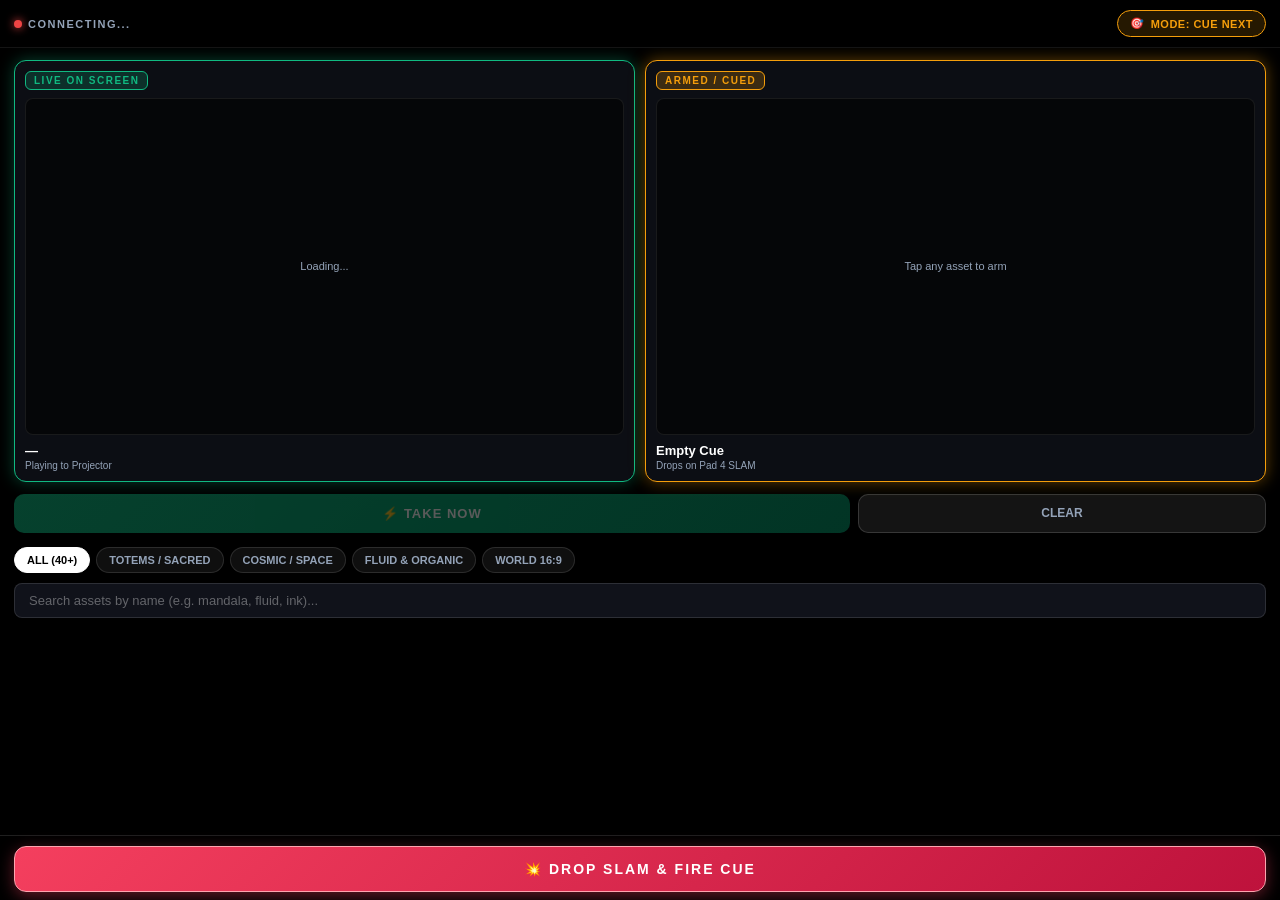
==== remote.html @ 9f3fdfcd "feat: mobile asset cue deck, master optical risers, and drop slam integration - Add standalone mobil" ====
<!DOCTYPE html>
<html lang="en">
<head>
  <meta charset="UTF-8">
  <meta name="viewport" content="width=device-width, initial-scale=1.0, maximum-scale=1.0, user-scalable=no, viewport-fit=cover">
  <title>DJ Performance Engine - Asset Cue Deck</title>
  <!-- Apple Web App & Fullscreen PWA Meta Tags -->
  <meta name="apple-mobile-web-app-capable" content="yes">
  <meta name="apple-mobile-web-app-status-bar-style" content="black-translucent">
  <meta name="apple-mobile-web-app-title" content="DJ Cue Deck">
  <meta name="theme-color" content="#000000">
  <style>
    :root {
      --bg: #000000;
      --card-bg: #0c0e14;
      --card-border: rgba(255, 255, 255, 0.10);
      --live-green: #10b981;
      --live-glow: rgba(16, 185, 129, 0.35);
      --cue-amber: #f59e0b;
      --cue-glow: rgba(245, 158, 11, 0.40);
      --cyan-accent: #00f0ff;
      --text: #f8fafc;
      --text-muted: #94a3b8;
    }

    * {
      box-sizing: border-box;
      margin: 0;
      padding: 0;
      user-select: none;
      -webkit-user-select: none;
      -webkit-tap-highlight-color: transparent;
    }

    body {
      background-color: var(--bg);
      color: var(--text);
      font-family: -apple-system, BlinkMacSystemFont, "SF Pro Display", "Segoe UI", Roboto, Helvetica, sans-serif;
      overflow-x: hidden;
      min-height: 100vh;
      padding-top: env(safe-area-inset-top, 12px);
      padding-bottom: env(safe-area-inset-bottom, 80px);
    }

    /* Fixed Sticky Header */
    header {
      position: sticky;
      top: 0;
      z-index: 100;
      background: rgba(0, 0, 0, 0.90);
      backdrop-filter: blur(20px);
      -webkit-backdrop-filter: blur(20px);
      border-bottom: 1px solid rgba(255, 255, 255, 0.08);
      padding: 10px 14px;
    }

    .top-bar {
      display: flex;
      align-items: center;
      justify-content: space-between;
      gap: 8px;
    }

    .status-badge {
      display: flex;
      align-items: center;
      gap: 6px;
      font-size: 11px;
      font-weight: 700;
      letter-spacing: 1.5px;
      text-transform: uppercase;
      color: var(--text-muted);
    }

    .status-dot {
      width: 8px;
      height: 8px;
      border-radius: 50%;
      background: var(--live-green);
      box-shadow: 0 0 8px var(--live-green);
      transition: background 0.3s, box-shadow 0.3s;
    }
    .status-dot.disconnected {
      background: #ef4444;
      box-shadow: 0 0 8px #ef4444;
    }

    .mode-toggle-btn {
      background: rgba(255, 255, 255, 0.08);
      border: 1px solid rgba(255, 255, 255, 0.20);
      color: #fff;
      font-size: 11px;
      font-weight: 700;
      letter-spacing: 0.5px;
      padding: 6px 12px;
      border-radius: 20px;
      cursor: pointer;
      display: flex;
      align-items: center;
      gap: 6px;
      transition: all 0.2s ease;
    }
    .mode-toggle-btn.cue-mode {
      border-color: var(--cue-amber);
      color: var(--cue-amber);
      background: rgba(245, 158, 11, 0.15);
    }
    .mode-toggle-btn.direct-mode {
      border-color: var(--cyan-accent);
      color: var(--cyan-accent);
      background: rgba(0, 240, 255, 0.15);
    }

    /* Dual Deck Dock: LIVE vs CUED */
    .dual-dock {
      display: grid;
      grid-template-columns: 1fr 1fr;
      gap: 10px;
      padding: 12px 14px 6px;
    }

    .deck-card {
      background: var(--card-bg);
      border-radius: 12px;
      padding: 10px;
      border: 1.5px solid var(--card-border);
      position: relative;
      display: flex;
      flex-direction: column;
      gap: 8px;
      transition: border-color 0.2s, box-shadow 0.2s;
    }

    .deck-card.live {
      border-color: var(--live-green);
      box-shadow: 0 0 16px var(--live-glow);
    }

    .deck-card.cued {
      border-color: var(--cue-amber);
      box-shadow: 0 0 16px var(--cue-glow);
    }

    .deck-header {
      display: flex;
      justify-content: space-between;
      align-items: center;
    }

    .deck-pill {
      font-size: 10px;
      font-weight: 800;
      letter-spacing: 1.5px;
      text-transform: uppercase;
      padding: 3px 8px;
      border-radius: 6px;
    }
    .deck-pill.live-pill {
      background: rgba(16, 185, 129, 0.20);
      color: var(--live-green);
      border: 1px solid var(--live-green);
    }
    .deck-pill.cue-pill {
      background: rgba(245, 158, 11, 0.20);
      color: var(--cue-amber);
      border: 1px solid var(--cue-amber);
    }

    .deck-preview-shell {
      position: relative;
      width: 100%;
      aspect-ratio: 16 / 9;
      background: #050608;
      border-radius: 8px;
      overflow: hidden;
      display: flex;
      align-items: center;
      justify-content: center;
      border: 1px solid rgba(255, 255, 255, 0.08);
    }

    .deck-preview-img {
      width: 100%;
      height: 100%;
      object-fit: cover;
      display: block;
    }

    .deck-preview-placeholder {
      font-size: 11px;
      color: var(--text-muted);
      text-align: center;
      padding: 8px;
      line-height: 1.3;
    }

    .deck-meta {
      display: flex;
      flex-direction: column;
      gap: 2px;
    }
    .deck-name {
      font-size: 13px;
      font-weight: 700;
      white-space: nowrap;
      overflow: hidden;
      text-overflow: ellipsis;
      color: #fff;
    }
    .deck-sub {
      font-size: 10px;
      color: var(--text-muted);
    }

    /* Actions Bar below Cued */
    .dock-actions {
      display: flex;
      gap: 8px;
      padding: 6px 14px 10px;
    }

    .take-btn {
      flex: 2;
      background: linear-gradient(135deg, #10b981 0%, #059669 100%);
      color: #fff;
      border: none;
      padding: 12px;
      border-radius: 10px;
      font-size: 13px;
      font-weight: 800;
      letter-spacing: 1px;
      text-transform: uppercase;
      cursor: pointer;
      box-shadow: 0 4px 12px rgba(16, 185, 129, 0.3);
      display: flex;
      align-items: center;
      justify-content: center;
      gap: 6px;
      transition: transform 0.1s, opacity 0.2s;
    }
    .take-btn:active {
      transform: scale(0.97);
    }
    .take-btn:disabled {
      opacity: 0.35;
      cursor: not-allowed;
      box-shadow: none;
    }

    .clear-btn {
      flex: 1;
      background: rgba(255, 255, 255, 0.08);
      border: 1px solid rgba(255, 255, 255, 0.15);
      color: var(--text-muted);
      border-radius: 10px;
      font-size: 12px;
      font-weight: 700;
      cursor: pointer;
    }
    .clear-btn:active {
      background: rgba(255, 255, 255, 0.15);
    }

    /* Category Filter Pills */
    .filter-scroll {
      display: flex;
      gap: 6px;
      overflow-x: auto;
      padding: 4px 14px 10px;
      scrollbar-width: none;
    }
    .filter-scroll::-webkit-scrollbar {
      display: none;
    }

    .filter-pill {
      background: rgba(255, 255, 255, 0.06);
      border: 1px solid rgba(255, 255, 255, 0.12);
      color: var(--text-muted);
      font-size: 11px;
      font-weight: 700;
      padding: 6px 12px;
      border-radius: 16px;
      white-space: nowrap;
      cursor: pointer;
      transition: all 0.2s ease;
    }
    .filter-pill.active {
      background: #fff;
      color: #000;
      border-color: #fff;
    }

    /* Search Box */
    .search-shell {
      padding: 0 14px 12px;
    }
    .search-input {
      width: 100%;
      background: #10121a;
      border: 1px solid rgba(255, 255, 255, 0.12);
      color: #fff;
      font-size: 13px;
      padding: 9px 14px;
      border-radius: 8px;
      outline: none;
      transition: border-color 0.2s;
    }
    .search-input:focus {
      border-color: var(--cyan-accent);
    }
    .search-input::placeholder {
      color: rgba(255, 255, 255, 0.35);
    }

    /* Assets Grid */
    .grid-container {
      display: grid;
      grid-template-columns: repeat(2, 1fr);
      gap: 10px;
      padding: 0 14px 20px;
    }
    @media (min-width: 600px) {
      .grid-container {
        grid-template-columns: repeat(3, 1fr);
      }
    }
    @media (min-width: 900px) {
      .grid-container {
        grid-template-columns: repeat(4, 1fr);
      }
    }

    .asset-card {
      background: var(--card-bg);
      border: 1.5px solid var(--card-border);
      border-radius: 10px;
      overflow: hidden;
      cursor: pointer;
      display: flex;
      flex-direction: column;
      position: relative;
      transition: transform 0.12s ease, border-color 0.15s ease, box-shadow 0.15s ease;
    }
    .asset-card:active {
      transform: scale(0.96);
    }

    .asset-card.is-live {
      border-color: var(--live-green);
      box-shadow: 0 0 12px var(--live-glow);
    }
    .asset-card.is-cued {
      border-color: var(--cue-amber);
      box-shadow: 0 0 12px var(--cue-glow);
    }

    .asset-thumb-wrap {
      width: 100%;
      aspect-ratio: 16 / 9;
      background: #040508;
      position: relative;
      overflow: hidden;
    }
    .asset-thumb {
      width: 100%;
      height: 100%;
      object-fit: cover;
      display: block;
      transition: transform 0.3s;
    }

    .asset-tag-badge {
      position: absolute;
      top: 6px;
      left: 6px;
      font-size: 8px;
      font-weight: 800;
      letter-spacing: 0.8px;
      text-transform: uppercase;
      padding: 2px 6px;
      border-radius: 4px;
      background: rgba(0, 0, 0, 0.75);
      border: 1px solid rgba(255, 255, 255, 0.2);
      color: #fff;
    }
    .asset-card.is-live .asset-tag-badge {
      background: var(--live-green);
      border-color: var(--live-green);
      color: #000;
    }
    .asset-card.is-cued .asset-tag-badge {
      background: var(--cue-amber);
      border-color: var(--cue-amber);
      color: #000;
    }

    .asset-framing-badge {
      position: absolute;
      top: 6px;
      right: 6px;
      font-size: 8px;
      font-weight: 700;
      text-transform: uppercase;
      padding: 2px 5px;
      border-radius: 4px;
      background: rgba(0, 0, 0, 0.65);
      color: var(--text-muted);
    }

    .asset-info {
      padding: 8px 10px;
      display: flex;
      flex-direction: column;
      gap: 2px;
    }
    .asset-title {
      font-size: 12px;
      font-weight: 700;
      white-space: nowrap;
      overflow: hidden;
      text-overflow: ellipsis;
      color: #fff;
    }
    .asset-num {
      font-size: 10px;
      color: var(--text-muted);
    }

    /* Fixed Bottom Panic Bar: DROP SLAM */
    .panic-bar {
      position: fixed;
      bottom: 0;
      left: 0;
      width: 100%;
      background: rgba(0, 0, 0, 0.95);
      backdrop-filter: blur(20px);
      -webkit-backdrop-filter: blur(20px);
      border-top: 1px solid rgba(255, 255, 255, 0.12);
      padding: 10px 14px calc(env(safe-area-inset-bottom, 10px) + 8px);
      z-index: 100;
    }

    .slam-btn {
      width: 100%;
      background: linear-gradient(135deg, #f43f5e 0%, #be123c 100%);
      color: #fff;
      border: 1px solid #fda4af;
      padding: 14px;
      border-radius: 12px;
      font-size: 14px;
      font-weight: 900;
      letter-spacing: 2px;
      text-transform: uppercase;
      cursor: pointer;
      box-shadow: 0 4px 16px rgba(244, 63, 94, 0.4);
      display: flex;
      align-items: center;
      justify-content: center;
      gap: 8px;
      transition: transform 0.1s;
    }
    .slam-btn:active {
      transform: scale(0.97);
    }
  </style>
</head>
<body>

  <!-- Header -->
  <header>
    <div class="top-bar">
      <div class="status-badge">
        <span class="status-dot" id="status-dot"></span>
        <span id="status-text">ONLINE</span>
      </div>
      <button class="mode-toggle-btn cue-mode" id="mode-toggle-btn">
        <span id="mode-icon">🎯</span>
        <span id="mode-text">MODE: CUE NEXT</span>
      </button>
    </div>
  </header>

  <!-- Dual Deck Dock: LIVE vs CUED -->
  <section class="dual-dock">
    <!-- Live Card (Crowd View) -->
    <div class="deck-card live">
      <div class="deck-header">
        <span class="deck-pill live-pill">LIVE ON SCREEN</span>
      </div>
      <div class="deck-preview-shell">
        <img class="deck-preview-img" id="live-img" src="" alt="Live Visual" style="display: none;">
        <span class="deck-preview-placeholder" id="live-placeholder">Loading...</span>
      </div>
      <div class="deck-meta">
        <span class="deck-name" id="live-name">—</span>
        <span class="deck-sub" id="live-sub">Playing to Projector</span>
      </div>
    </div>

    <!-- Cued Card (Armed for Drop) -->
    <div class="deck-card cued">
      <div class="deck-header">
        <span class="deck-pill cue-pill">ARMED / CUED</span>
      </div>
      <div class="deck-preview-shell">
        <img class="deck-preview-img" id="cued-img" src="" alt="Cued Visual" style="display: none;">
        <span class="deck-preview-placeholder" id="cued-placeholder">Tap any asset to arm</span>
      </div>
      <div class="deck-meta">
        <span class="deck-name" id="cued-name">Empty Cue</span>
        <span class="deck-sub" id="cued-sub">Drops on Pad 4 SLAM</span>
      </div>
    </div>
  </section>

  <!-- Dock Actions Bar -->
  <div class="dock-actions">
    <button class="take-btn" id="take-btn" disabled>
      <span>⚡ TAKE NOW</span>
    </button>
    <button class="clear-btn" id="clear-btn" disabled>CLEAR</button>
  </div>

  <!-- Category Filter Pills -->
  <div class="filter-scroll">
    <button class="filter-pill active" data-cat="all">ALL (40+)</button>
    <button class="filter-pill" data-cat="totem">TOTEMS / SACRED</button>
    <button class="filter-pill" data-cat="cosmic">COSMIC / SPACE</button>
    <button class="filter-pill" data-cat="fluid">FLUID & ORGANIC</button>
    <button class="filter-pill" data-cat="world">WORLD 16:9</button>
  </div>

  <!-- Search Filter -->
  <div class="search-shell">
    <input type="text" class="search-input" id="search-input" placeholder="Search assets by name (e.g. mandala, fluid, ink)..." autocomplete="off">
  </div>

  <!-- Assets Grid -->
  <main class="grid-container" id="grid-container">
    <!-- Populated dynamically via JS -->
  </main>

  <!-- Fixed Bottom Panic Bar: DROP SLAM -->
  <footer class="panic-bar">
    <button class="slam-btn" id="slam-btn">
      <span>💥 DROP SLAM & FIRE CUE</span>
    </button>
  </footer>

  <script>
    // State Registers
    let allAssets = [];
    let activeAssetId = 0;
    let cuedAssetId = null;
    let activeFilter = 'all';
    let searchQuery = '';
    let tapMode = 'cue'; // 'cue' | 'direct'
    let wakeLock = null;

    // DOM Elements
    const statusDot = document.getElementById('status-dot');
    const statusText = document.getElementById('status-text');
    const modeToggleBtn = document.getElementById('mode-toggle-btn');
    const modeIcon = document.getElementById('mode-icon');
    const modeText = document.getElementById('mode-text');

    const liveImg = document.getElementById('live-img');
    const livePlaceholder = document.getElementById('live-placeholder');
    const liveName = document.getElementById('live-name');
    const liveSub = document.getElementById('live-sub');

    const cuedImg = document.getElementById('cued-img');
    const cuedPlaceholder = document.getElementById('cued-placeholder');
    const cuedName = document.getElementById('cued-name');
    const cuedSub = document.getElementById('cued-sub');

    const takeBtn = document.getElementById('take-btn');
    const clearBtn = document.getElementById('clear-btn');
    const slamBtn = document.getElementById('slam-btn');
    const gridContainer = document.getElementById('grid-container');
    const searchInput = document.getElementById('search-input');
    const filterPills = document.querySelectorAll('.filter-pill');

    // BroadcastChannel for multi-tab zero-latency local communication
    const remoteChannel = typeof BroadcastChannel !== 'undefined' ? new BroadcastChannel('dj_engine_assets') : null;

    // Haptic feedback helper
    function haptic(ms = 25) {
      if ('vibrate' in navigator) {
        try { navigator.vibrate(ms); } catch (_) {}
      }
    }

    // Screen Wake Lock API (keeps mobile screen awake in booth)
    async function requestWakeLock() {
      if ('wakeLock' in navigator) {
        try {
          wakeLock = await navigator.wakeLock.request('screen');
          console.log('[WakeLock] Screen lock acquired.');
        } catch (e) {
          console.warn('[WakeLock] Could not acquire lock:', e);
        }
      }
    }
    requestWakeLock();

    // Re-acquire Wake Lock & Resync when app returns to foreground
    document.addEventListener('visibilitychange', async () => {
      if (document.visibilityState === 'visible') {
        await requestWakeLock();
        await pollState();
      }
    });

    // Categorization helper
    function getCategory(asset) {
      const name = (asset.name || '').toLowerCase();
      const fn = (asset.filename || '').toLowerCase();
      const text = name + ' ' + fn;

      if (text.includes('space') || text.includes('supernova') || text.includes('blackhole') || text.includes('star')) {
        return 'cosmic';
      }
      if (text.includes('fluid') || text.includes('ink') || text.includes('ferro') || text.includes('slime') || text.includes('ice') || text.includes('aerogel')) {
        return 'fluid';
      }
      if (asset.framing === 'world' || text.includes('art') || text.includes('skyline') || text.includes('comic') || text.includes('fabric')) {
        return 'world';
      }
      return 'totem'; // mandalas, diya, rangoli, jalebi, wheel, etc.
    }

    // Render Grid
    function renderGrid() {
      gridContainer.innerHTML = '';

      const filtered = allAssets.filter(asset => {
        // Category filter
        if (activeFilter !== 'all') {
          const cat = getCategory(asset);
          if (activeFilter === 'totem' && cat !== 'totem') return false;
          if (activeFilter === 'cosmic' && cat !== 'cosmic') return false;
          if (activeFilter === 'fluid' && cat !== 'fluid') return false;
          if (activeFilter === 'world' && cat !== 'world' && asset.framing !== 'world') return false;
        }
        // Search query
        if (searchQuery) {
          const q = searchQuery.toLowerCase();
          const matchName = (asset.name || '').toLowerCase().includes(q);
          const matchFn = (asset.filename || '').toLowerCase().includes(q);
          if (!matchName && !matchFn) return false;
        }
        return true;
      });

      filtered.forEach(asset => {
        const isLive = asset.id === activeAssetId;
        const isCued = asset.id === cuedAssetId;

        const card = document.createElement('div');
        card.className = `asset-card ${isLive ? 'is-live' : ''} ${isCued ? 'is-cued' : ''}`;
        card.dataset.id = asset.id;

        const tagText = isLive ? 'LIVE' : (isCued ? 'CUED' : `#${asset.id + 1}`);
        const framingText = asset.framing === 'world' ? '16:9' : 'TOTEM';

        card.innerHTML = `
          <div class="asset-thumb-wrap">
            <img class="asset-thumb" src="${asset.path}" alt="${asset.name}" loading="lazy">
            <span class="asset-tag-badge">${tagText}</span>
            <span class="asset-framing-badge">${framingText}</span>
          </div>
          <div class="asset-info">
            <span class="asset-title">${asset.name}</span>
            <span class="asset-num">ID: ${asset.id}</span>
          </div>
        `;

        card.addEventListener('click', () => handleAssetClick(asset.id));
        gridContainer.appendChild(card);
      });
    }

    // Update Top Dual Dock (Live & Cued)
    function updateDock() {
      // 1. Live Asset
      const liveAsset = allAssets.find(a => a.id === activeAssetId);
      if (liveAsset) {
        liveImg.src = liveAsset.path;
        liveImg.style.display = 'block';
        livePlaceholder.style.display = 'none';
        liveName.textContent = liveAsset.name;
        liveSub.textContent = `Asset #${liveAsset.id + 1} (${liveAsset.framing === 'world' ? '16:9 Field' : 'Radial Totem'})`;
      } else {
        liveImg.style.display = 'none';
        livePlaceholder.style.display = 'block';
        liveName.textContent = '—';
      }

      // 2. Cued Asset
      const cuedAsset = allAssets.find(a => a.id === cuedAssetId);
      if (cuedAsset) {
        cuedImg.src = cuedAsset.path;
        cuedImg.style.display = 'block';
        cuedPlaceholder.style.display = 'none';
        cuedName.textContent = cuedAsset.name;
        cuedSub.textContent = 'Armed for Pad 4 DROP SLAM';
        takeBtn.disabled = false;
        clearBtn.disabled = false;
      } else {
        cuedImg.style.display = 'none';
        cuedPlaceholder.style.display = 'block';
        cuedPlaceholder.textContent = 'Tap any asset to arm';
        cuedName.textContent = 'Empty Cue';
        cuedSub.textContent = 'Drops on Pad 4 SLAM';
        takeBtn.disabled = true;
        clearBtn.disabled = true;
      }
    }

    // Handle Asset Card Tap
    async function handleAssetClick(id) {
      haptic(30);

      if (tapMode === 'direct') {
        // Direct Hot-Fire
        await postAction('select_asset', id);
      } else {
        // Cue Mode
        if (cuedAssetId === id) {
          // Tapping cued asset again clears it
          await postAction('clear_cue');
        } else {
          await postAction('cue_asset', id);
        }
      }
    }

    // Post Action to Server & BroadcastChannel
    async function postAction(action, id = null) {
      // Local optimistic update
      if (action === 'select_asset') {
        activeAssetId = id;
        cuedAssetId = null;
      } else if (action === 'cue_asset') {
        cuedAssetId = id;
      } else if (action === 'clear_cue') {
        cuedAssetId = null;
      } else if (action === 'commit_cued') {
        if (cuedAssetId !== null) {
          activeAssetId = cuedAssetId;
          cuedAssetId = null;
        }
      }

      updateDock();
      renderGrid();

      // Broadcast to local tabs
      if (remoteChannel) {
        remoteChannel.postMessage({ action, id, source: 'remote' });
      }

      // Send to server API
      try {
        const res = await fetch('/api/action', {
          method: 'POST',
          headers: { 'Content-Type': 'application/json' },
          body: JSON.stringify({ action, id, source: 'remote' })
        });
        if (res.ok) {
          const data = await res.json();
          if (data.activeAssetId !== undefined) activeAssetId = data.activeAssetId;
          if (data.cuedAssetId !== undefined) cuedAssetId = data.cuedAssetId;
          updateDock();
          renderGrid();
          setConnectionStatus(true);
        } else {
          setConnectionStatus(false);
        }
      } catch (err) {
        setConnectionStatus(false);
      }
    }

    function setConnectionStatus(online) {
      if (online) {
        statusDot.classList.remove('disconnected');
        statusText.textContent = 'ONLINE';
      } else {
        statusDot.classList.add('disconnected');
        statusText.textContent = 'CONNECTING...';
      }
    }

    // Poll State from Server
    async function pollState() {
      try {
        const res = await fetch('/api/state?t=' + Date.now());
        if (res.ok) {
          const state = await res.json();
          let changed = false;
          if (state.activeAssetId !== undefined && state.activeAssetId !== activeAssetId) {
            activeAssetId = state.activeAssetId;
            changed = true;
          }
          if (state.cuedAssetId !== undefined && state.cuedAssetId !== cuedAssetId) {
            cuedAssetId = state.cuedAssetId;
            changed = true;
          }
          if (changed) {
            updateDock();
            renderGrid();
          }
          setConnectionStatus(true);
        } else {
          setConnectionStatus(false);
        }
      } catch (_) {
        setConnectionStatus(false);
      }
    }
    setInterval(pollState, 450);

    // Initial Fetch of All Assets
    async function loadAssets() {
      try {
        const res = await fetch('/api/assets?t=' + Date.now());
        if (res.ok) {
          const data = await res.json();
          if (data && Array.isArray(data.assets)) {
            allAssets = data.assets;
            updateDock();
            renderGrid();
          }
        }
      } catch (e) {
        console.warn('[Remote] Failed to fetch assets dynamically, trying static fallback.');
        try {
          const mRes = await fetch('assets/manifest.json');
          if (mRes.ok) {
            allAssets = await mRes.json();
            updateDock();
            renderGrid();
          }
        } catch (_) {}
      }
      await pollState();
    }

    // Event Listeners
    modeToggleBtn.addEventListener('click', () => {
      haptic(20);
      tapMode = tapMode === 'cue' ? 'direct' : 'cue';
      if (tapMode === 'cue') {
        modeToggleBtn.className = 'mode-toggle-btn cue-mode';
        modeIcon.textContent = '🎯';
        modeText.textContent = 'MODE: CUE NEXT';
      } else {
        modeToggleBtn.className = 'mode-toggle-btn direct-mode';
        modeIcon.textContent = '⚡';
        modeText.textContent = 'MODE: DIRECT FIRE';
      }
    });

    takeBtn.addEventListener('click', () => {
      haptic(40);
      postAction('commit_cued');
    });

    clearBtn.addEventListener('click', () => {
      haptic(20);
      postAction('clear_cue');
    });

    slamBtn.addEventListener('click', () => {
      haptic(50);
      postAction('commit_cued');
    });

    filterPills.forEach(pill => {
      pill.addEventListener('click', () => {
        haptic(15);
        filterPills.forEach(p => p.classList.remove('active'));
        pill.classList.add('active');
        activeFilter = pill.dataset.cat;
        renderGrid();
      });
    });

    searchInput.addEventListener('input', (e) => {
      searchQuery = e.target.value.trim();
      renderGrid();
    });

    // Listen to local BroadcastChannel messages
    if (remoteChannel) {
      remoteChannel.onmessage = (e) => {
        const { action, id, source } = e.data || {};
        if (source === 'engine') {
          if (action === 'select_asset' && id !== undefined) {
            activeAssetId = id;
            cuedAssetId = null;
            updateDock();
            renderGrid();
          } else if (action === 'cue_asset' && id !== undefined) {
            cuedAssetId = id;
            updateDock();
            renderGrid();
          } else if (action === 'commit_cued') {
            if (cuedAssetId !== null) {
              activeAssetId = cuedAssetId;
              cuedAssetId = null;
              updateDock();
              renderGrid();
            }
          }
        }
      };
    }

    // Startup
    loadAssets();
  </script>
</body>
</html>
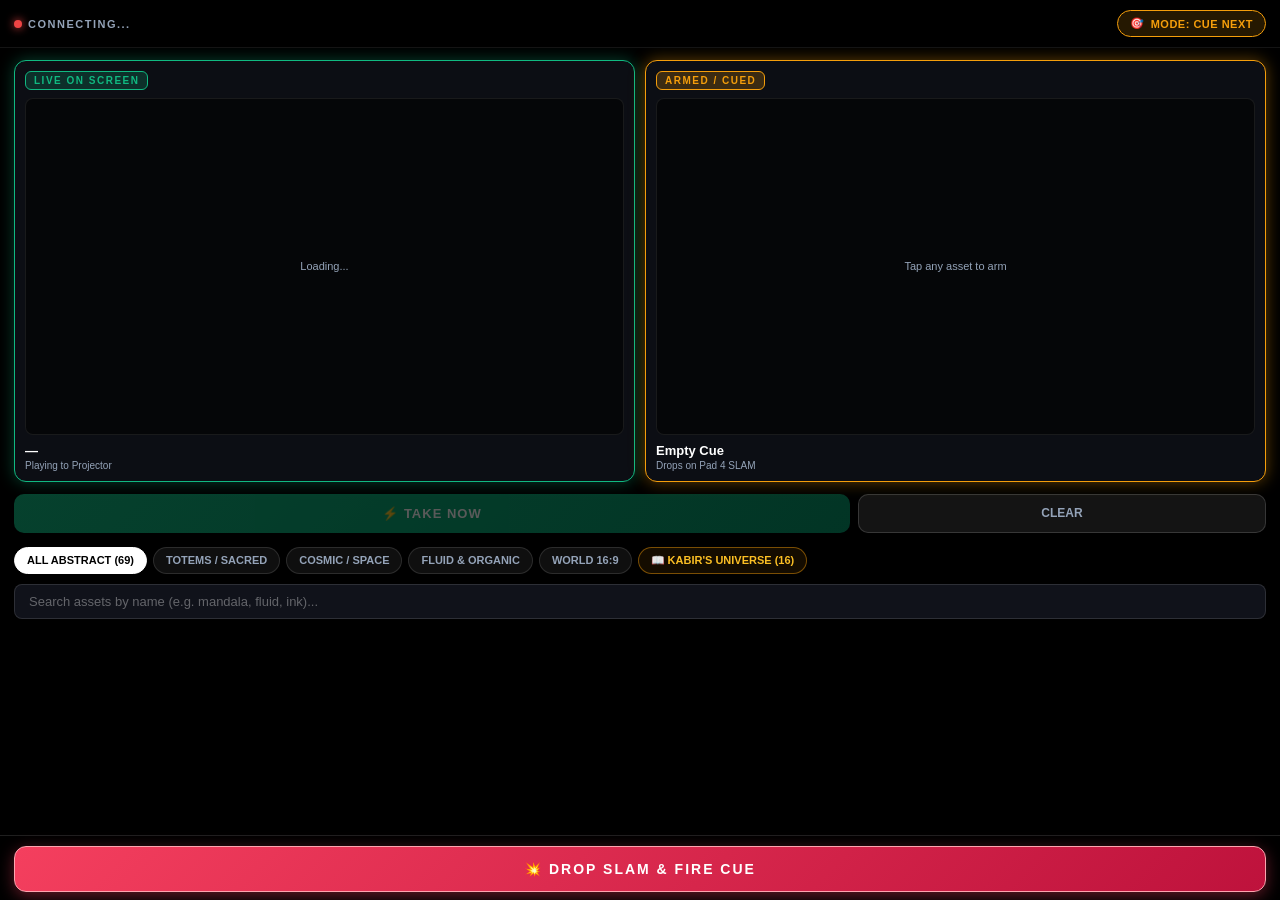
==== commit 3fdbd182: "feat: dedicated Kabir's Universe story deck on mobile remote with isolated hardware cycling" ====
--- a/remote.html
+++ b/remote.html
@@ -524,11 +524,12 @@
 
   <!-- Category Filter Pills -->
   <div class="filter-scroll">
-    <button class="filter-pill active" data-cat="all">ALL (40+)</button>
+    <button class="filter-pill active" data-cat="all">ALL ABSTRACT (69)</button>
     <button class="filter-pill" data-cat="totem">TOTEMS / SACRED</button>
     <button class="filter-pill" data-cat="cosmic">COSMIC / SPACE</button>
     <button class="filter-pill" data-cat="fluid">FLUID & ORGANIC</button>
     <button class="filter-pill" data-cat="world">WORLD 16:9</button>
+    <button class="filter-pill" data-cat="kabir" style="border-color: rgba(245, 158, 11, 0.45); color: #fbbf24; background: rgba(245, 158, 11, 0.08);">📖 KABIR'S UNIVERSE (16)</button>
   </div>
 
   <!-- Search Filter -->
@@ -615,6 +616,9 @@
 
     // Categorization helper
     function getCategory(asset) {
+      if (asset.collection === 'kabir' || (asset.filename && asset.filename.includes("Kabir's universe"))) {
+        return 'kabir';
+      }
       const name = (asset.name || '').toLowerCase();
       const fn = (asset.filename || '').toLowerCase();
       const text = name + ' ' + fn;
@@ -636,14 +640,25 @@
       gridContainer.innerHTML = '';
 
       const filtered = allAssets.filter(asset => {
+        const isKabir = asset.collection === 'kabir' || (asset.filename && asset.filename.includes("Kabir's universe"));
+
         // Category filter
-        if (activeFilter !== 'all') {
-          const cat = getCategory(asset);
-          if (activeFilter === 'totem' && cat !== 'totem') return false;
-          if (activeFilter === 'cosmic' && cat !== 'cosmic') return false;
-          if (activeFilter === 'fluid' && cat !== 'fluid') return false;
-          if (activeFilter === 'world' && cat !== 'world' && asset.framing !== 'world') return false;
-        }
+        if (activeFilter === 'kabir') {
+          // Strictly show only the Kabir story collection
+          if (!isKabir) return false;
+        } else {
+          // Keep all regular abstract collections completely clean of story cards!
+          if (isKabir) return false;
+
+          if (activeFilter !== 'all') {
+            const cat = getCategory(asset);
+            if (activeFilter === 'totem' && cat !== 'totem') return false;
+            if (activeFilter === 'cosmic' && cat !== 'cosmic') return false;
+            if (activeFilter === 'fluid' && cat !== 'fluid') return false;
+            if (activeFilter === 'world' && cat !== 'world' && asset.framing !== 'world') return false;
+          }
+        }
+
         // Search query
         if (searchQuery) {
           const q = searchQuery.toLowerCase();
@@ -657,23 +672,31 @@
       filtered.forEach(asset => {
         const isLive = asset.id === activeAssetId;
         const isCued = asset.id === cuedAssetId;
+        const isKabir = asset.collection === 'kabir';
 
         const card = document.createElement('div');
         card.className = `asset-card ${isLive ? 'is-live' : ''} ${isCued ? 'is-cued' : ''}`;
         card.dataset.id = asset.id;
 
-        const tagText = isLive ? 'LIVE' : (isCued ? 'CUED' : `#${asset.id + 1}`);
-        const framingText = asset.framing === 'world' ? '16:9' : 'TOTEM';
+        let tagText = isLive ? 'LIVE' : (isCued ? 'CUED' : `#${asset.id + 1}`);
+        let framingText = asset.framing === 'world' ? '16:9' : 'TOTEM';
+
+        if (isKabir) {
+          if (!isLive && !isCued) {
+            tagText = `CH ${String(asset.chapter || (asset.id - 68)).padStart(2, '0')}`;
+          }
+          framingText = 'STORY';
+        }
 
         card.innerHTML = `
           <div class="asset-thumb-wrap">
             <img class="asset-thumb" src="${asset.path}" alt="${asset.name}" loading="lazy">
-            <span class="asset-tag-badge">${tagText}</span>
-            <span class="asset-framing-badge">${framingText}</span>
+            <span class="asset-tag-badge" ${isKabir && !isLive && !isCued ? 'style="background: rgba(245, 158, 11, 0.25); border-color: rgba(245, 158, 11, 0.45); color: #fbbf24;"' : ''}>${tagText}</span>
+            <span class="asset-framing-badge" ${isKabir ? 'style="background: rgba(245, 158, 11, 0.2); border-color: rgba(245, 158, 11, 0.4); color: #fde68a;"' : ''}>${framingText}</span>
           </div>
           <div class="asset-info">
-            <span class="asset-title">${asset.name}</span>
-            <span class="asset-num">ID: ${asset.id}</span>
+            <span class="asset-title" ${isKabir ? 'style="color: #fef08a;"' : ''}>${asset.name}</span>
+            <span class="asset-num">${isKabir ? `Chapter ${asset.chapter || ''}` : `ID: ${asset.id}`}</span>
           </div>
         `;
 
@@ -691,7 +714,11 @@
         liveImg.style.display = 'block';
         livePlaceholder.style.display = 'none';
         liveName.textContent = liveAsset.name;
-        liveSub.textContent = `Asset #${liveAsset.id + 1} (${liveAsset.framing === 'world' ? '16:9 Field' : 'Radial Totem'})`;
+        if (liveAsset.collection === 'kabir') {
+          liveSub.textContent = `Story Chapter ${liveAsset.chapter || ''} • Playing to Projector`;
+        } else {
+          liveSub.textContent = `Asset #${liveAsset.id + 1} (${liveAsset.framing === 'world' ? '16:9 Field' : 'Radial Totem'})`;
+        }
       } else {
         liveImg.style.display = 'none';
         livePlaceholder.style.display = 'block';
@@ -800,6 +827,11 @@
         const res = await fetch('/api/state?t=' + Date.now());
         if (res.ok) {
           const state = await res.json();
+          // Auto-detect when new assets have been added to the engine folder
+          if (state.assetCount !== undefined && state.assetCount !== allAssets.length) {
+            await loadAssets();
+            return;
+          }
           let changed = false;
           if (state.activeAssetId !== undefined && state.activeAssetId !== activeAssetId) {
             activeAssetId = state.activeAssetId;
@@ -822,6 +854,7 @@
       }
     }
     setInterval(pollState, 450);
+    setInterval(loadAssets, 10000); // Dynamic asset sync
 
     // Initial Fetch of All Assets
     async function loadAssets() {
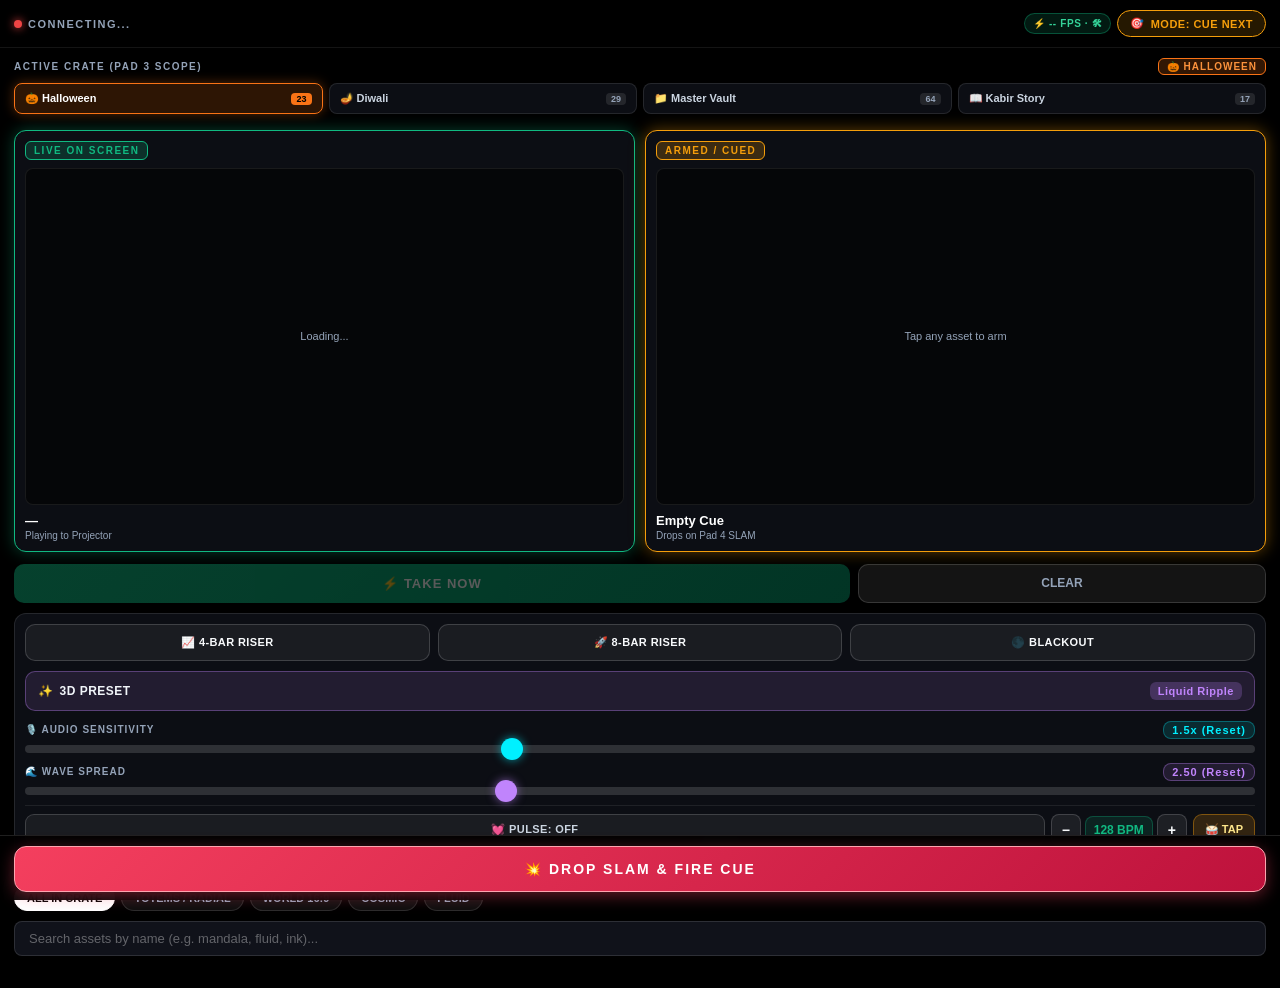
==== commit f52a8f20: "perf: restore locked 60 FPS, add offline QR phone remote, manual BPM pulse & freeze resilience - Aud" ====
--- a/remote.html
+++ b/remote.html
@@ -84,6 +84,85 @@
       background: #ef4444;
       box-shadow: 0 0 8px #ef4444;
     }
+    .status-dot.warning {
+      background: var(--cue-amber);
+      box-shadow: 0 0 8px var(--cue-amber);
+    }
+
+    .health-pill {
+      font-size: 10px;
+      font-weight: 700;
+      letter-spacing: 0.6px;
+      padding: 4px 8px;
+      border-radius: 12px;
+      background: rgba(16, 185, 129, 0.14);
+      border: 1px solid rgba(16, 185, 129, 0.35);
+      color: #34d399;
+      cursor: pointer;
+    }
+    .health-pill.stalled {
+      background: rgba(239, 68, 68, 0.22);
+      border-color: #ef4444;
+      color: #fca5a5;
+    }
+
+    .freeze-alert-banner {
+      display: none;
+      margin: 8px 14px 0;
+      padding: 10px 12px;
+      border-radius: 12px;
+      background: rgba(239, 68, 68, 0.18);
+      border: 1px solid rgba(239, 68, 68, 0.65);
+      color: #fecaca;
+      font-size: 12px;
+      font-weight: 600;
+      align-items: center;
+      justify-content: space-between;
+      gap: 10px;
+    }
+    .freeze-alert-banner.visible {
+      display: flex;
+    }
+    .recovery-drawer {
+      display: none;
+      margin: 8px 14px 0;
+      padding: 10px;
+      border-radius: 12px;
+      background: rgba(255, 255, 255, 0.04);
+      border: 1px solid rgba(255, 255, 255, 0.12);
+      gap: 8px;
+      flex-direction: column;
+    }
+    .recovery-drawer.visible {
+      display: flex;
+    }
+    .recovery-btn-row {
+      display: grid;
+      grid-template-columns: repeat(3, 1fr);
+      gap: 8px;
+    }
+    .recovery-btn {
+      padding: 9px 6px;
+      border-radius: 9px;
+      border: 1px solid rgba(255, 255, 255, 0.18);
+      background: rgba(255, 255, 255, 0.07);
+      color: #f8fafc;
+      font-size: 11px;
+      font-weight: 700;
+      cursor: pointer;
+      text-align: center;
+    }
+    .recovery-btn.danger {
+      background: rgba(239, 68, 68, 0.22);
+      border-color: rgba(239, 68, 68, 0.6);
+      color: #fecaca;
+    }
+    .recovery-meta {
+      font-size: 10px;
+      color: var(--text-muted);
+      display: flex;
+      justify-content: space-between;
+    }
 
     .mode-toggle-btn {
       background: rgba(255, 255, 255, 0.08);
@@ -109,6 +188,111 @@
       border-color: var(--cyan-accent);
       color: var(--cyan-accent);
       background: rgba(0, 240, 255, 0.15);
+    }
+
+    /* Party Crate Selector */
+    .crate-selector-section {
+      padding: 10px 14px 4px;
+    }
+    .crate-header {
+      display: flex;
+      justify-content: space-between;
+      align-items: center;
+      margin-bottom: 8px;
+    }
+    .crate-section-title {
+      font-size: 10px;
+      font-weight: 800;
+      letter-spacing: 1.5px;
+      text-transform: uppercase;
+      color: var(--text-muted);
+    }
+    .crate-badge {
+      font-size: 10px;
+      font-weight: 800;
+      letter-spacing: 1px;
+      text-transform: uppercase;
+      padding: 2px 8px;
+      border-radius: 6px;
+      background: rgba(249, 115, 22, 0.2);
+      border: 1px solid #f97316;
+      color: #fb923c;
+      transition: all 0.2s ease;
+    }
+    .crate-bar {
+      display: grid;
+      grid-template-columns: repeat(2, 1fr);
+      gap: 6px;
+    }
+    @media (min-width: 600px) {
+      .crate-bar {
+        grid-template-columns: repeat(4, 1fr);
+      }
+    }
+    .crate-btn {
+      background: var(--card-bg);
+      border: 1.5px solid var(--card-border);
+      color: #cbd5e1;
+      font-size: 11px;
+      font-weight: 700;
+      padding: 8px 10px;
+      border-radius: 8px;
+      cursor: pointer;
+      display: flex;
+      align-items: center;
+      justify-content: space-between;
+      transition: all 0.2s ease;
+    }
+    .crate-btn:active {
+      transform: scale(0.97);
+    }
+    .crate-btn .crate-count {
+      font-size: 9px;
+      font-weight: 800;
+      background: rgba(255, 255, 255, 0.1);
+      padding: 1px 5px;
+      border-radius: 4px;
+      color: var(--text-muted);
+    }
+    .crate-btn[data-crate="halloween"].active {
+      background: rgba(249, 115, 22, 0.18);
+      border-color: #f97316;
+      color: #fff;
+      box-shadow: 0 0 12px rgba(249, 115, 22, 0.35);
+    }
+    .crate-btn[data-crate="halloween"].active .crate-count {
+      background: #f97316;
+      color: #000;
+    }
+    .crate-btn[data-crate="diwali"].active {
+      background: rgba(234, 179, 8, 0.18);
+      border-color: #eab308;
+      color: #fff;
+      box-shadow: 0 0 12px rgba(234, 179, 8, 0.35);
+    }
+    .crate-btn[data-crate="diwali"].active .crate-count {
+      background: #eab308;
+      color: #000;
+    }
+    .crate-btn[data-crate="master"].active {
+      background: rgba(0, 240, 255, 0.18);
+      border-color: #00f0ff;
+      color: #fff;
+      box-shadow: 0 0 12px rgba(0, 240, 255, 0.35);
+    }
+    .crate-btn[data-crate="master"].active .crate-count {
+      background: #00f0ff;
+      color: #000;
+    }
+    .crate-btn[data-crate="kabir"].active {
+      background: rgba(245, 158, 11, 0.18);
+      border-color: #f59e0b;
+      color: #fff;
+      box-shadow: 0 0 12px rgba(245, 158, 11, 0.35);
+    }
+    .crate-btn[data-crate="kabir"].active .crate-count {
+      background: #f59e0b;
+      color: #000;
     }
 
     /* Dual Deck Dock: LIVE vs CUED */
@@ -261,6 +445,261 @@
       background: rgba(255, 255, 255, 0.15);
     }
 
+    /* Simple Live Performance Controls (Risers, Blackout & Audio Sensitivity) */
+    .live-fx-strip {
+      margin: 0 14px 10px;
+      padding: 10px;
+      border-radius: 12px;
+      background: var(--card-bg);
+      border: 1px solid var(--card-border);
+      display: flex;
+      flex-direction: column;
+      gap: 10px;
+    }
+    .fx-action-row {
+      display: grid;
+      grid-template-columns: 1fr 1fr 1fr;
+      gap: 8px;
+    }
+    .fx-btn {
+      position: relative;
+      overflow: hidden;
+      padding: 11px 6px;
+      border-radius: 10px;
+      border: 1px solid rgba(255, 255, 255, 0.16);
+      background: rgba(255, 255, 255, 0.06);
+      color: #f8fafc;
+      font-size: 11px;
+      font-weight: 800;
+      letter-spacing: 0.4px;
+      cursor: pointer;
+      display: flex;
+      align-items: center;
+      justify-content: center;
+      gap: 4px;
+      transition: all 0.15s ease;
+    }
+    .fx-btn:active {
+      transform: scale(0.96);
+    }
+    .fx-btn.riser-active {
+      border-color: #eab308;
+      background: rgba(234, 179, 8, 0.22);
+      color: #fef08a;
+      box-shadow: 0 0 12px rgba(234, 179, 8, 0.35);
+    }
+    .fx-btn.blackout-active {
+      border-color: #ef4444;
+      background: rgba(239, 68, 68, 0.28);
+      color: #fecaca;
+      box-shadow: 0 0 14px rgba(239, 68, 68, 0.45);
+    }
+    .sens-row {
+      display: flex;
+      flex-direction: column;
+      gap: 6px;
+    }
+    .sens-header {
+      display: flex;
+      justify-content: space-between;
+      align-items: center;
+      font-size: 10px;
+      font-weight: 800;
+      letter-spacing: 1px;
+      color: var(--text-muted);
+    }
+    .sens-badge {
+      font-size: 11px;
+      font-weight: 800;
+      color: var(--cyan-accent);
+      background: rgba(0, 240, 255, 0.12);
+      border: 1px solid rgba(0, 240, 255, 0.3);
+      padding: 2px 8px;
+      border-radius: 8px;
+      cursor: pointer;
+    }
+    .sens-slider {
+      -webkit-appearance: none;
+      appearance: none;
+      width: 100%;
+      height: 8px;
+      border-radius: 6px;
+      background: rgba(255, 255, 255, 0.14);
+      outline: none;
+    }
+    .sens-slider::-webkit-slider-thumb {
+      -webkit-appearance: none;
+      appearance: none;
+      width: 22px;
+      height: 22px;
+      border-radius: 50%;
+      background: var(--cyan-accent);
+      box-shadow: 0 0 10px rgba(0, 240, 255, 0.6);
+      cursor: pointer;
+    }
+
+    .spread-badge {
+      font-size: 11px;
+      font-weight: 800;
+      color: #c084fc;
+      background: rgba(192, 132, 252, 0.12);
+      border: 1px solid rgba(192, 132, 252, 0.35);
+      padding: 2px 8px;
+      border-radius: 8px;
+      cursor: pointer;
+    }
+    .spread-slider {
+      -webkit-appearance: none;
+      appearance: none;
+      width: 100%;
+      height: 8px;
+      border-radius: 6px;
+      background: rgba(255, 255, 255, 0.14);
+      outline: none;
+    }
+    .spread-slider::-webkit-slider-thumb {
+      -webkit-appearance: none;
+      appearance: none;
+      width: 22px;
+      height: 22px;
+      border-radius: 50%;
+      background: #c084fc;
+      box-shadow: 0 0 10px rgba(192, 132, 252, 0.6);
+      cursor: pointer;
+    }
+
+    .preset-btn {
+      width: 100%;
+      padding: 10px 12px;
+      border-radius: 10px;
+      border: 1px solid rgba(192, 132, 252, 0.35);
+      background: rgba(192, 132, 252, 0.12);
+      color: #f1f5f9;
+      font-size: 12px;
+      font-weight: 800;
+      letter-spacing: 0.5px;
+      display: flex;
+      align-items: center;
+      justify-content: space-between;
+      cursor: pointer;
+      transition: all 0.15s ease;
+    }
+    .preset-btn:active {
+      transform: scale(0.98);
+      background: rgba(192, 132, 252, 0.25);
+    }
+    .preset-name-badge {
+      color: #c084fc;
+      font-weight: 800;
+      background: rgba(192, 132, 252, 0.22);
+      padding: 3px 8px;
+      border-radius: 6px;
+      font-size: 11px;
+    }
+
+    /* Manual BPM Pulse Mode Row */
+    .bpm-pulse-row {
+      display: flex;
+      flex-direction: column;
+      gap: 7px;
+      padding-top: 8px;
+      border-top: 1px solid rgba(255, 255, 255, 0.08);
+    }
+    .bpm-controls-bar {
+      display: flex;
+      align-items: center;
+      justify-content: space-between;
+      gap: 6px;
+    }
+    .pulse-toggle-btn {
+      flex: 1.2;
+      padding: 8px 10px;
+      border-radius: 9px;
+      border: 1px solid rgba(255, 255, 255, 0.16);
+      background: rgba(255, 255, 255, 0.06);
+      color: #cbd5e1;
+      font-size: 11px;
+      font-weight: 800;
+      letter-spacing: 0.4px;
+      cursor: pointer;
+      display: flex;
+      align-items: center;
+      justify-content: center;
+      gap: 5px;
+      transition: all 0.15s ease;
+    }
+    .pulse-toggle-btn.active {
+      border-color: #10b981;
+      background: rgba(16, 185, 129, 0.24);
+      color: #6ee7b7;
+      box-shadow: 0 0 12px rgba(16, 185, 129, 0.38);
+    }
+    .bpm-step-group {
+      display: flex;
+      align-items: center;
+      gap: 4px;
+    }
+    .bpm-nudge-btn {
+      width: 30px;
+      height: 32px;
+      border-radius: 8px;
+      border: 1px solid rgba(255, 255, 255, 0.16);
+      background: rgba(255, 255, 255, 0.07);
+      color: #f8fafc;
+      font-size: 14px;
+      font-weight: 800;
+      cursor: pointer;
+    }
+    .bpm-nudge-btn:active {
+      transform: scale(0.94);
+      background: rgba(255, 255, 255, 0.16);
+    }
+    .bpm-readout {
+      min-width: 68px;
+      text-align: center;
+      font-size: 12px;
+      font-weight: 800;
+      color: #10b981;
+      background: rgba(16, 185, 129, 0.12);
+      border: 1px solid rgba(16, 185, 129, 0.3);
+      padding: 6px 6px;
+      border-radius: 8px;
+    }
+    .tap-tempo-btn {
+      padding: 8px 11px;
+      border-radius: 9px;
+      border: 1px solid rgba(245, 158, 11, 0.4);
+      background: rgba(245, 158, 11, 0.16);
+      color: #fde68a;
+      font-size: 11px;
+      font-weight: 800;
+      cursor: pointer;
+      white-space: nowrap;
+    }
+    .tap-tempo-btn:active {
+      transform: scale(0.94);
+      background: rgba(245, 158, 11, 0.35);
+    }
+    .bpm-slider {
+      -webkit-appearance: none;
+      appearance: none;
+      width: 100%;
+      height: 7px;
+      border-radius: 6px;
+      background: rgba(255, 255, 255, 0.12);
+      outline: none;
+    }
+    .bpm-slider::-webkit-slider-thumb {
+      -webkit-appearance: none;
+      appearance: none;
+      width: 20px;
+      height: 20px;
+      border-radius: 50%;
+      background: #10b981;
+      box-shadow: 0 0 10px rgba(16, 185, 129, 0.6);
+      cursor: pointer;
+    }
+
     /* Category Filter Pills */
     .filter-scroll {
       display: flex;
@@ -474,12 +913,49 @@
         <span class="status-dot" id="status-dot"></span>
         <span id="status-text">ONLINE</span>
       </div>
-      <button class="mode-toggle-btn cue-mode" id="mode-toggle-btn">
-        <span id="mode-icon">🎯</span>
-        <span id="mode-text">MODE: CUE NEXT</span>
-      </button>
+      <div style="display:flex;align-items:center;gap:6px;">
+        <button class="health-pill" id="health-pill" title="Projector Health & Recovery">⚡ -- FPS · 🛠</button>
+        <button class="mode-toggle-btn cue-mode" id="mode-toggle-btn">
+          <span id="mode-icon">🎯</span>
+          <span id="mode-text">MODE: CUE NEXT</span>
+        </button>
+      </div>
     </div>
   </header>
+
+  <!-- Automatic Freeze / Stall Alert Banner -->
+  <div class="freeze-alert-banner" id="freeze-alert-banner">
+    <span id="freeze-alert-text">⚠️ Projector frame stall detected!</span>
+    <button class="recovery-btn danger" id="alert-reload-btn" style="padding:6px 10px;white-space:nowrap;">🔄 Reload Now</button>
+  </div>
+
+  <!-- On-Demand Recovery & Health Drawer -->
+  <div class="recovery-drawer" id="recovery-drawer">
+    <div class="recovery-meta">
+      <span id="recovery-health-summary">Projector: awaiting telemetry...</span>
+      <span id="recovery-cache-summary">GPU Cache: --</span>
+    </div>
+    <div class="recovery-btn-row" style="grid-template-columns: repeat(4, 1fr);">
+      <button class="recovery-btn" id="btn-clean-projection">👁 Clean</button>
+      <button class="recovery-btn" id="btn-soft-reset">✨ Reset FX</button>
+      <button class="recovery-btn" id="btn-rebuild-gpu">🔧 Rebuild</button>
+      <button class="recovery-btn danger" id="btn-reload-engine">🔄 Reload</button>
+    </div>
+  </div>
+
+  <!-- Party Crate Selector Bar -->
+  <section class="crate-selector-section">
+    <div class="crate-header">
+      <span class="crate-section-title">ACTIVE CRATE (PAD 3 SCOPE)</span>
+      <span class="crate-badge" id="active-crate-badge">🎃 HALLOWEEN</span>
+    </div>
+    <div class="crate-bar" id="crate-bar">
+      <button class="crate-btn active" data-crate="halloween">🎃 Halloween <span class="crate-count" id="count-halloween">23</span></button>
+      <button class="crate-btn" data-crate="diwali">🪔 Diwali <span class="crate-count" id="count-diwali">29</span></button>
+      <button class="crate-btn" data-crate="master">📁 Master Vault <span class="crate-count" id="count-master">64</span></button>
+      <button class="crate-btn" data-crate="kabir">📖 Kabir Story <span class="crate-count" id="count-kabir">17</span></button>
+    </div>
+  </section>
 
   <!-- Dual Deck Dock: LIVE vs CUED -->
   <section class="dual-dock">
@@ -522,14 +998,54 @@
     <button class="clear-btn" id="clear-btn" disabled>CLEAR</button>
   </div>
 
+  <!-- Simple Live Performance Controls: Risers, Blackout & Audio Sensitivity -->
+  <section class="live-fx-strip">
+    <div class="fx-action-row">
+      <button class="fx-btn" id="btn-riser-4">📈 4-BAR RISER</button>
+      <button class="fx-btn" id="btn-riser-8">🚀 8-BAR RISER</button>
+      <button class="fx-btn" id="btn-blackout">🌑 BLACKOUT</button>
+    </div>
+    <div>
+      <button class="preset-btn" id="btn-cycle-preset" title="Cycle 3D Motion Preset (Pad 5 / Key V)">
+        <span style="display:flex;align-items:center;gap:6px;"><span>✨</span><span>3D PRESET</span></span>
+        <span class="preset-name-badge" id="preset-name-badge">Liquid Ripple</span>
+      </button>
+    </div>
+    <div class="sens-row">
+      <div class="sens-header">
+        <span>🎙️ AUDIO SENSITIVITY</span>
+        <span class="sens-badge" id="sens-value-badge" title="Tap to reset to 1.5x">1.5x (Reset)</span>
+      </div>
+      <input type="range" class="sens-slider" id="sens-slider" min="0.2" max="3.5" step="0.1" value="1.5">
+    </div>
+    <div class="sens-row">
+      <div class="sens-header">
+        <span>🌊 WAVE SPREAD</span>
+        <span class="spread-badge" id="spread-value-badge" title="Tap to reset to 2.50">2.50 (Reset)</span>
+      </div>
+      <input type="range" class="spread-slider" id="spread-slider" min="1.8" max="3.6" step="0.05" value="2.5">
+    </div>
+    <div class="bpm-pulse-row">
+      <div class="bpm-controls-bar">
+        <button class="pulse-toggle-btn" id="btn-bpm-pulse" title="Pulse visuals to BPM without audio">💓 PULSE: OFF</button>
+        <div class="bpm-step-group">
+          <button class="bpm-nudge-btn" id="btn-bpm-minus" title="BPM -1">−</button>
+          <span class="bpm-readout" id="bpm-value-badge">128 BPM</span>
+          <button class="bpm-nudge-btn" id="btn-bpm-plus" title="BPM +1">+</button>
+        </div>
+        <button class="tap-tempo-btn" id="btn-tap-tempo" title="Tap on beat to set BPM & sync Beat 1">🥁 TAP</button>
+      </div>
+      <input type="range" class="bpm-slider" id="bpm-slider" min="60" max="180" step="1" value="128">
+    </div>
+  </section>
+
   <!-- Category Filter Pills -->
   <div class="filter-scroll">
-    <button class="filter-pill active" data-cat="all">ALL ABSTRACT (69)</button>
-    <button class="filter-pill" data-cat="totem">TOTEMS / SACRED</button>
-    <button class="filter-pill" data-cat="cosmic">COSMIC / SPACE</button>
-    <button class="filter-pill" data-cat="fluid">FLUID & ORGANIC</button>
+    <button class="filter-pill active" data-cat="all">ALL IN CRATE</button>
+    <button class="filter-pill" data-cat="totem">TOTEMS / RADIAL</button>
     <button class="filter-pill" data-cat="world">WORLD 16:9</button>
-    <button class="filter-pill" data-cat="kabir" style="border-color: rgba(245, 158, 11, 0.45); color: #fbbf24; background: rgba(245, 158, 11, 0.08);">📖 KABIR'S UNIVERSE (16)</button>
+    <button class="filter-pill" data-cat="cosmic">COSMIC</button>
+    <button class="filter-pill" data-cat="fluid">FLUID</button>
   </div>
 
   <!-- Search Filter -->
@@ -554,6 +1070,8 @@
     let allAssets = [];
     let activeAssetId = 0;
     let cuedAssetId = null;
+    let activeCrate = 'halloween';
+    let cratesMeta = [];
     let activeFilter = 'all';
     let searchQuery = '';
     let tapMode = 'cue'; // 'cue' | 'direct'
@@ -582,6 +1100,8 @@
     const gridContainer = document.getElementById('grid-container');
     const searchInput = document.getElementById('search-input');
     const filterPills = document.querySelectorAll('.filter-pill');
+    const crateBtns = document.querySelectorAll('.crate-btn');
+    const activeCrateBadge = document.getElementById('active-crate-badge');
 
     // BroadcastChannel for multi-tab zero-latency local communication
     const remoteChannel = typeof BroadcastChannel !== 'undefined' ? new BroadcastChannel('dj_engine_assets') : null;
@@ -635,28 +1155,53 @@
       return 'totem'; // mandalas, diya, rangoli, jalebi, wheel, etc.
     }
 
-    // Render Grid
+    // Crate UI update helper
+    function updateCrateUi() {
+      crateBtns.forEach(btn => {
+        const cId = btn.dataset.crate;
+        btn.classList.toggle('active', cId === activeCrate);
+      });
+      if (activeCrateBadge) {
+        if (activeCrate === 'halloween') {
+          activeCrateBadge.textContent = '🎃 HALLOWEEN';
+          activeCrateBadge.style.borderColor = '#f97316';
+          activeCrateBadge.style.color = '#fb923c';
+          activeCrateBadge.style.background = 'rgba(249, 115, 22, 0.2)';
+        } else if (activeCrate === 'diwali') {
+          activeCrateBadge.textContent = '🪔 DIWALI';
+          activeCrateBadge.style.borderColor = '#eab308';
+          activeCrateBadge.style.color = '#fde047';
+          activeCrateBadge.style.background = 'rgba(234, 179, 8, 0.2)';
+        } else if (activeCrate === 'master') {
+          activeCrateBadge.textContent = '📁 MASTER VAULT';
+          activeCrateBadge.style.borderColor = '#00f0ff';
+          activeCrateBadge.style.color = '#67e8f9';
+          activeCrateBadge.style.background = 'rgba(0, 240, 255, 0.2)';
+        } else if (activeCrate === 'kabir') {
+          activeCrateBadge.textContent = "📖 KABIR'S UNIVERSE";
+          activeCrateBadge.style.borderColor = '#f59e0b';
+          activeCrateBadge.style.color = '#fcd34d';
+          activeCrateBadge.style.background = 'rgba(245, 158, 11, 0.2)';
+        }
+      }
+    }
+
+    // Render Grid (Scoped to active crate)
     function renderGrid() {
       gridContainer.innerHTML = '';
 
-      const filtered = allAssets.filter(asset => {
-        const isKabir = asset.collection === 'kabir' || (asset.filename && asset.filename.includes("Kabir's universe"));
-
-        // Category filter
-        if (activeFilter === 'kabir') {
-          // Strictly show only the Kabir story collection
-          if (!isKabir) return false;
-        } else {
-          // Keep all regular abstract collections completely clean of story cards!
-          if (isKabir) return false;
-
-          if (activeFilter !== 'all') {
-            const cat = getCategory(asset);
-            if (activeFilter === 'totem' && cat !== 'totem') return false;
-            if (activeFilter === 'cosmic' && cat !== 'cosmic') return false;
-            if (activeFilter === 'fluid' && cat !== 'fluid') return false;
-            if (activeFilter === 'world' && cat !== 'world' && asset.framing !== 'world') return false;
-          }
+      // 1. Filter strictly by active crate if assets have crate tags
+      const hasCrateTags = allAssets.some(a => a.crate);
+      const crateScoped = hasCrateTags ? allAssets.filter(a => a.crate === activeCrate) : allAssets;
+
+      const filtered = crateScoped.filter(asset => {
+        // Category sub-filter
+        if (activeFilter !== 'all') {
+          const cat = getCategory(asset);
+          if (activeFilter === 'totem' && asset.framing !== 'totem' && cat !== 'totem') return false;
+          if (activeFilter === 'world' && asset.framing !== 'world' && cat !== 'world') return false;
+          if (activeFilter === 'cosmic' && cat !== 'cosmic') return false;
+          if (activeFilter === 'fluid' && cat !== 'fluid') return false;
         }
 
         // Search query
@@ -685,7 +1230,7 @@
           if (!isLive && !isCued) {
             tagText = `CH ${String(asset.chapter || (asset.id - 68)).padStart(2, '0')}`;
           }
-          framingText = 'STORY';
+          framingText = '16:9 STORY';
         }
 
         card.innerHTML = `
@@ -714,10 +1259,12 @@
         liveImg.style.display = 'block';
         livePlaceholder.style.display = 'none';
         liveName.textContent = liveAsset.name;
+        const cName = liveAsset.crateName ? `${liveAsset.crateIcon || '📦'} ${liveAsset.crateName}` : 'Asset';
+        const frameLabel = liveAsset.framing === 'world' ? '16:9 World' : 'Radial Totem';
         if (liveAsset.collection === 'kabir') {
-          liveSub.textContent = `Story Chapter ${liveAsset.chapter || ''} • Playing to Projector`;
+          liveSub.textContent = `${cName} • Ch ${liveAsset.chapter || ''} • 16:9 World-Field`;
         } else {
-          liveSub.textContent = `Asset #${liveAsset.id + 1} (${liveAsset.framing === 'world' ? '16:9 Field' : 'Radial Totem'})`;
+          liveSub.textContent = `${cName} • ${frameLabel}`;
         }
       } else {
         liveImg.style.display = 'none';
@@ -765,7 +1312,7 @@
     }
 
     // Post Action to Server & BroadcastChannel
-    async function postAction(action, id = null) {
+    async function postAction(action, id = null, extra = {}) {
       // Local optimistic update
       if (action === 'select_asset') {
         activeAssetId = id;
@@ -779,14 +1326,19 @@
           activeAssetId = cuedAssetId;
           cuedAssetId = null;
         }
+      } else if (action === 'select_crate' && (extra.crateId || extra.crate)) {
+        activeCrate = extra.crateId || extra.crate;
+        updateCrateUi();
       }
 
       updateDock();
       renderGrid();
 
+      const payload = { action, id, source: 'remote', ...extra };
+
       // Broadcast to local tabs
       if (remoteChannel) {
-        remoteChannel.postMessage({ action, id, source: 'remote' });
+        remoteChannel.postMessage(payload);
       }
 
       // Send to server API
@@ -794,12 +1346,15 @@
         const res = await fetch('/api/action', {
           method: 'POST',
           headers: { 'Content-Type': 'application/json' },
-          body: JSON.stringify({ action, id, source: 'remote' })
+          body: JSON.stringify(payload)
         });
         if (res.ok) {
           const data = await res.json();
           if (data.activeAssetId !== undefined) activeAssetId = data.activeAssetId;
           if (data.cuedAssetId !== undefined) cuedAssetId = data.cuedAssetId;
+          if (data.state && data.state.liveControls) {
+            updateLiveControlsUi(data.state.liveControls);
+          }
           updateDock();
           renderGrid();
           setConnectionStatus(true);
@@ -821,12 +1376,356 @@
       }
     }
 
+    // Engine Health & Freeze Detection on Mobile Remote
+    const healthPill = document.getElementById('health-pill');
+    const freezeAlertBanner = document.getElementById('freeze-alert-banner');
+    const freezeAlertText = document.getElementById('freeze-alert-text');
+    const alertReloadBtn = document.getElementById('alert-reload-btn');
+    const recoveryDrawer = document.getElementById('recovery-drawer');
+    const recoveryHealthSummary = document.getElementById('recovery-health-summary');
+    const recoveryCacheSummary = document.getElementById('recovery-cache-summary');
+    const btnSoftReset = document.getElementById('btn-soft-reset');
+    const btnRebuildGpu = document.getElementById('btn-rebuild-gpu');
+    const btnReloadEngine = document.getElementById('btn-reload-engine');
+
+    function updateHealthUi(health, serverTimeSec = null) {
+      if (!health) return;
+      const nowSec = serverTimeSec || (Date.now() / 1000);
+      const hbAgeSec = health.serverReceivedAt ? Math.max(0, nowSec - health.serverReceivedAt) : 0;
+      const frameAgeMs = health.lastFrameAgeMs || 0;
+      const fps = health.fps !== undefined ? health.fps : '--';
+      const isStalled = hbAgeSec > 6.5 || frameAgeMs > 3000 || Boolean(health.contextLost);
+
+      if (healthPill) {
+        healthPill.textContent = isStalled ? `⚠️ STALL · 🛠` : `⚡ ${fps} FPS · 🛠`;
+        healthPill.classList.toggle('stalled', isStalled);
+      }
+      if (freezeAlertBanner) {
+        freezeAlertBanner.classList.toggle('visible', isStalled);
+        if (isStalled && freezeAlertText) {
+          if (health.contextLost) {
+            freezeAlertText.textContent = '⚠️ Projector WebGL GPU context lost!';
+          } else if (hbAgeSec > 6.5) {
+            freezeAlertText.textContent = `⚠️ Projector stopped responding (${Math.round(hbAgeSec)}s ago)!`;
+          } else {
+            freezeAlertText.textContent = `⚠️ Projector frame frozen (${(frameAgeMs / 1000).toFixed(1)}s)!`;
+          }
+        }
+      }
+      if (recoveryHealthSummary) {
+        const upMin = Math.floor((health.uptimeSec || 0) / 60);
+        recoveryHealthSummary.textContent = `Projector: ${fps} FPS • Up ${upMin}m • Errs: ${health.errorsCount || 0}`;
+      }
+      if (recoveryCacheSummary) {
+        recoveryCacheSummary.textContent = `VRAM Cache: ${health.cachedTextures ?? '--'}/${health.maxTextures ?? 10}`;
+      }
+    }
+
+    const btnCleanProjection = document.getElementById('btn-clean-projection');
+    const btnRiser4 = document.getElementById('btn-riser-4');
+    const btnRiser8 = document.getElementById('btn-riser-8');
+    const btnBlackout = document.getElementById('btn-blackout');
+    const sensSlider = document.getElementById('sens-slider');
+    const sensValueBadge = document.getElementById('sens-value-badge');
+    const spreadSlider = document.getElementById('spread-slider');
+    const spreadValueBadge = document.getElementById('spread-value-badge');
+    const btnCyclePreset = document.getElementById('btn-cycle-preset');
+    const presetNameBadge = document.getElementById('preset-name-badge');
+    const btnBpmPulse = document.getElementById('btn-bpm-pulse');
+    const btnBpmMinus = document.getElementById('btn-bpm-minus');
+    const btnBpmPlus = document.getElementById('btn-bpm-plus');
+    const bpmValueBadge = document.getElementById('bpm-value-badge');
+    const btnTapTempo = document.getElementById('btn-tap-tempo');
+    const bpmSlider = document.getElementById('bpm-slider');
+    let isDraggingSens = false;
+    let lastSensPostTime = 0;
+    let lastUserSensActionTime = 0;
+    let isDraggingSpread = false;
+    let lastSpreadPostTime = 0;
+    let lastUserSpreadActionTime = 0;
+    let isDraggingBpm = false;
+    let lastBpmPostTime = 0;
+    let remoteTapTimes = [];
+    const PRESET_LIST = [
+      'Liquid Ripple',
+      'Kick Shockwave',
+      'Melody Waves',
+      'Snare & Kick Interlock'
+    ];
+    let currentPresetIdx = 0;
+
+    function postControl(cmd, value = null) {
+      return postAction('control', null, { cmd, value });
+    }
+
+    function updateLiveControlsUi(lc) {
+      if (!lc) return;
+      const bState = lc.buildupState || 'idle';
+      const bBars = lc.buildupBars || 4;
+      const bPct = Math.round((lc.buildupProgress || 0) * 100);
+      const isBuilding = bState === 'building' || bState === 'holding_climax';
+
+      if (btnRiser4) {
+        const active4 = isBuilding && bBars === 4;
+        btnRiser4.classList.toggle('riser-active', active4);
+        btnRiser4.textContent = active4
+          ? (bState === 'holding_climax' ? '🔥 4-BAR PEAK' : `📈 4-BAR (${bPct}%)`)
+          : '📈 4-BAR RISER';
+      }
+      if (btnRiser8) {
+        const active8 = isBuilding && bBars === 8;
+        btnRiser8.classList.toggle('riser-active', active8);
+        btnRiser8.textContent = active8
+          ? (bState === 'holding_climax' ? '🔥 8-BAR PEAK' : `🚀 8-BAR (${bPct}%)`)
+          : '🚀 8-BAR RISER';
+      }
+      if (btnBlackout) {
+        const isBlack = Boolean(lc.blackout || bState === 'blackout_shut');
+        btnBlackout.classList.toggle('blackout-active', isBlack);
+        btnBlackout.textContent = isBlack ? '🌑 BLACKOUT ON' : '🌑 BLACKOUT';
+      }
+      if (btnCleanProjection && lc.cleanProjection !== undefined) {
+        btnCleanProjection.textContent = lc.cleanProjection ? '👁 Clean ON' : '👁 Clean';
+        btnCleanProjection.style.borderColor = lc.cleanProjection ? '#10b981' : '';
+        btnCleanProjection.style.color = lc.cleanProjection ? '#34d399' : '';
+      }
+      const isSensTouchLocked = isDraggingSens || (performance.now() - lastUserSensActionTime < 1800);
+      if (!isSensTouchLocked && lc.audioSensitivity !== undefined && sensSlider && sensValueBadge) {
+        const sVal = Number(lc.audioSensitivity) || 1.5;
+        sensSlider.value = sVal.toFixed(1);
+        sensValueBadge.textContent = `${sVal.toFixed(1)}x (Reset)`;
+      }
+      const isSpreadTouchLocked = isDraggingSpread || (performance.now() - lastUserSpreadActionTime < 1800);
+      if (!isSpreadTouchLocked && lc.waveSpread !== undefined && spreadSlider && spreadValueBadge) {
+        const spVal = Number(lc.waveSpread) || 2.5;
+        spreadSlider.value = spVal.toFixed(2);
+        spreadValueBadge.textContent = `${spVal.toFixed(2)} (Reset)`;
+      }
+      if (presetNameBadge && lc.presetName) {
+        presetNameBadge.textContent = lc.presetName.replace('Beat-Synced ', '').replace('Kinetic ', '');
+      }
+      if (lc.presetIndex !== undefined) {
+        currentPresetIdx = parseInt(lc.presetIndex, 10) || 0;
+      }
+      if (btnBpmPulse && lc.bpmPulse !== undefined) {
+        const pOn = Boolean(lc.bpmPulse);
+        btnBpmPulse.classList.toggle('active', pOn);
+        btnBpmPulse.textContent = pOn ? '💓 PULSE: ON' : '💓 PULSE: OFF';
+      }
+      if (!isDraggingBpm && lc.bpm !== undefined && bpmSlider && bpmValueBadge) {
+        const bVal = Math.round(Number(lc.bpm) || 128);
+        bpmSlider.value = String(Math.max(60, Math.min(180, bVal)));
+        bpmValueBadge.textContent = `${bVal} BPM`;
+      }
+    }
+
+    if (healthPill && recoveryDrawer) {
+      healthPill.addEventListener('click', () => {
+        haptic(15);
+        recoveryDrawer.classList.toggle('visible');
+      });
+    }
+    if (btnCleanProjection) {
+      btnCleanProjection.addEventListener('click', () => {
+        haptic(25);
+        postControl('clean_projection_toggle');
+      });
+    }
+    if (btnSoftReset) {
+      btnSoftReset.addEventListener('click', () => {
+        haptic(35);
+        postAction('soft_reset');
+      });
+    }
+    if (btnRebuildGpu) {
+      btnRebuildGpu.addEventListener('click', () => {
+        haptic(45);
+        postAction('rebuild_webgl');
+      });
+    }
+    if (btnReloadEngine) {
+      btnReloadEngine.addEventListener('click', () => {
+        haptic(60);
+        postAction('reload_engine');
+      });
+    }
+    if (alertReloadBtn) {
+      alertReloadBtn.addEventListener('click', () => {
+        haptic(60);
+        postAction('reload_engine');
+      });
+    }
+    if (btnRiser4) {
+      btnRiser4.addEventListener('click', () => {
+        haptic(35);
+        postControl('riser_4');
+      });
+    }
+    if (btnRiser8) {
+      btnRiser8.addEventListener('click', () => {
+        haptic(35);
+        postControl('riser_8');
+      });
+    }
+    if (btnBlackout) {
+      btnBlackout.addEventListener('click', () => {
+        haptic(45);
+        postControl('blackout_toggle');
+      });
+    }
+    if (sensSlider) {
+      sensSlider.addEventListener('pointerdown', () => { isDraggingSens = true; lastUserSensActionTime = performance.now(); });
+      sensSlider.addEventListener('pointerup', () => { isDraggingSens = false; lastUserSensActionTime = performance.now(); });
+      sensSlider.addEventListener('pointercancel', () => { isDraggingSens = false; });
+      sensSlider.addEventListener('input', (e) => {
+        lastUserSensActionTime = performance.now();
+        const val = parseFloat(e.target.value) || 1.5;
+        if (sensValueBadge) sensValueBadge.textContent = `${val.toFixed(1)}x (Reset)`;
+        const now = performance.now();
+        if (now - lastSensPostTime > 45) {
+          lastSensPostTime = now;
+          postControl('set_sensitivity', val);
+        }
+      });
+      sensSlider.addEventListener('change', (e) => {
+        isDraggingSens = false;
+        lastUserSensActionTime = performance.now();
+        const val = parseFloat(e.target.value) || 1.5;
+        if (sensValueBadge) sensValueBadge.textContent = `${val.toFixed(1)}x (Reset)`;
+        postControl('set_sensitivity', val);
+      });
+    }
+    if (sensValueBadge && sensSlider) {
+      sensValueBadge.addEventListener('click', () => {
+        haptic(20);
+        lastUserSensActionTime = performance.now();
+        sensSlider.value = '1.5';
+        sensValueBadge.textContent = '1.5x (Reset)';
+        postControl('set_sensitivity', 1.5);
+      });
+    }
+    if (btnCyclePreset) {
+      btnCyclePreset.addEventListener('click', () => {
+        haptic(35);
+        currentPresetIdx = (currentPresetIdx + 1) % PRESET_LIST.length;
+        if (presetNameBadge) presetNameBadge.textContent = PRESET_LIST[currentPresetIdx];
+        postControl('cycle_preset');
+      });
+    }
+    if (spreadSlider) {
+      spreadSlider.addEventListener('pointerdown', () => { isDraggingSpread = true; lastUserSpreadActionTime = performance.now(); });
+      spreadSlider.addEventListener('pointerup', () => { isDraggingSpread = false; lastUserSpreadActionTime = performance.now(); });
+      spreadSlider.addEventListener('pointercancel', () => { isDraggingSpread = false; });
+      spreadSlider.addEventListener('input', (e) => {
+        lastUserSpreadActionTime = performance.now();
+        const val = parseFloat(e.target.value) || 2.5;
+        if (spreadValueBadge) spreadValueBadge.textContent = `${val.toFixed(2)} (Reset)`;
+        const now = performance.now();
+        if (now - lastSpreadPostTime > 45) {
+          lastSpreadPostTime = now;
+          postControl('set_spread', val);
+        }
+      });
+      spreadSlider.addEventListener('change', (e) => {
+        isDraggingSpread = false;
+        lastUserSpreadActionTime = performance.now();
+        const val = parseFloat(e.target.value) || 2.5;
+        if (spreadValueBadge) spreadValueBadge.textContent = `${val.toFixed(2)} (Reset)`;
+        postControl('set_spread', val);
+      });
+    }
+    if (spreadValueBadge && spreadSlider) {
+      spreadValueBadge.addEventListener('click', () => {
+        haptic(20);
+        lastUserSpreadActionTime = performance.now();
+        spreadSlider.value = '2.50';
+        spreadValueBadge.textContent = '2.50 (Reset)';
+        postControl('set_spread', 2.5);
+      });
+    }
+    if (btnBpmPulse) {
+      btnBpmPulse.addEventListener('click', () => {
+        haptic(35);
+        const nextActive = !btnBpmPulse.classList.contains('active');
+        btnBpmPulse.classList.toggle('active', nextActive);
+        btnBpmPulse.textContent = nextActive ? '💓 PULSE: ON' : '💓 PULSE: OFF';
+        postControl('bpm_pulse_toggle', nextActive);
+      });
+    }
+    if (btnBpmMinus && bpmSlider && bpmValueBadge) {
+      btnBpmMinus.addEventListener('click', () => {
+        haptic(20);
+        const nextBpm = Math.max(60, Math.min(200, (parseInt(bpmSlider.value, 10) || 128) - 1));
+        bpmSlider.value = String(Math.min(180, nextBpm));
+        bpmValueBadge.textContent = `${nextBpm} BPM`;
+        postControl('set_bpm', nextBpm);
+      });
+    }
+    if (btnBpmPlus && bpmSlider && bpmValueBadge) {
+      btnBpmPlus.addEventListener('click', () => {
+        haptic(20);
+        const nextBpm = Math.max(60, Math.min(200, (parseInt(bpmSlider.value, 10) || 128) + 1));
+        bpmSlider.value = String(Math.min(180, nextBpm));
+        bpmValueBadge.textContent = `${nextBpm} BPM`;
+        postControl('set_bpm', nextBpm);
+      });
+    }
+    if (bpmSlider && bpmValueBadge) {
+      bpmSlider.addEventListener('pointerdown', () => { isDraggingBpm = true; });
+      bpmSlider.addEventListener('pointerup', () => { isDraggingBpm = false; });
+      bpmSlider.addEventListener('pointercancel', () => { isDraggingBpm = false; });
+      bpmSlider.addEventListener('input', (e) => {
+        const val = parseInt(e.target.value, 10) || 128;
+        bpmValueBadge.textContent = `${val} BPM`;
+        const now = performance.now();
+        if (now - lastBpmPostTime > 55) {
+          lastBpmPostTime = now;
+          postControl('set_bpm', val);
+        }
+      });
+      bpmSlider.addEventListener('change', (e) => {
+        isDraggingBpm = false;
+        const val = parseInt(e.target.value, 10) || 128;
+        bpmValueBadge.textContent = `${val} BPM`;
+        postControl('set_bpm', val);
+      });
+    }
+    if (btnTapTempo) {
+      btnTapTempo.addEventListener('click', () => {
+        haptic(30);
+        const now = performance.now();
+        remoteTapTimes = remoteTapTimes.filter(t => (now - t) < 3200);
+        remoteTapTimes.push(now);
+        let tappedBpm = null;
+        if (remoteTapTimes.length >= 2) {
+          const intervals = [];
+          for (let i = 1; i < remoteTapTimes.length; i++) {
+            intervals.push(remoteTapTimes[i] - remoteTapTimes[i - 1]);
+          }
+          const avg = intervals.reduce((a, b) => a + b, 0) / intervals.length;
+          const calc = Math.round(60000 / avg);
+          if (calc >= 60 && calc <= 200) {
+            tappedBpm = calc;
+            if (bpmSlider) bpmSlider.value = String(Math.min(180, calc));
+            if (bpmValueBadge) bpmValueBadge.textContent = `${calc} BPM`;
+          }
+        }
+        postControl('tap_tempo', tappedBpm);
+      });
+    }
+
     // Poll State from Server
     async function pollState() {
       try {
         const res = await fetch('/api/state?t=' + Date.now());
         if (res.ok) {
           const state = await res.json();
+          if (state.health) {
+            updateHealthUi(state.health, state.serverTime);
+          }
+          if (state.liveControls) {
+            updateLiveControlsUi(state.liveControls);
+          }
           // Auto-detect when new assets have been added to the engine folder
           if (state.assetCount !== undefined && state.assetCount !== allAssets.length) {
             await loadAssets();
@@ -841,6 +1740,18 @@
             cuedAssetId = state.cuedAssetId;
             changed = true;
           }
+          if (state.activeCrate && state.activeCrate !== activeCrate) {
+            activeCrate = state.activeCrate;
+            updateCrateUi();
+            changed = true;
+          }
+          if (state.crates && Array.isArray(state.crates)) {
+            cratesMeta = state.crates;
+            state.crates.forEach(c => {
+              const el = document.getElementById('count-' + c.id);
+              if (el) el.textContent = c.count;
+            });
+          }
           if (changed) {
             updateDock();
             renderGrid();
@@ -853,8 +1764,79 @@
         setConnectionStatus(false);
       }
     }
-    setInterval(pollState, 450);
-    setInterval(loadAssets, 10000); // Dynamic asset sync
+    // Real-Time Server-Sent Events (SSE) Push Stream (< 15ms)
+    let sseRemote = null;
+    function initSSE() {
+      if (typeof EventSource === 'undefined') return;
+      try {
+        if (sseRemote) sseRemote.close();
+        sseRemote = new EventSource('/api/events');
+        sseRemote.onopen = () => setConnectionStatus(true);
+        sseRemote.onmessage = (e) => {
+          try {
+            const data = JSON.parse(e.data);
+            if (!data) return;
+            const { action, id, crate, state, source } = data;
+            let changed = false;
+            if (state) {
+              if (state.health) {
+                updateHealthUi(state.health, state.serverTime);
+              }
+              if (state.liveControls) {
+                updateLiveControlsUi(state.liveControls);
+              }
+              if (state.activeAssetId !== undefined && state.activeAssetId !== activeAssetId) {
+                activeAssetId = state.activeAssetId;
+                changed = true;
+              }
+              if (state.cuedAssetId !== undefined && state.cuedAssetId !== cuedAssetId) {
+                cuedAssetId = state.cuedAssetId;
+                changed = true;
+              }
+              if (state.activeCrate && state.activeCrate !== activeCrate) {
+                activeCrate = state.activeCrate;
+                updateCrateUi();
+                changed = true;
+              }
+            } else if (source === 'engine') {
+              if (action === 'select_asset' && id !== undefined && id !== activeAssetId) {
+                activeAssetId = id;
+                cuedAssetId = null;
+                changed = true;
+              } else if (action === 'cue_asset' && id !== undefined) {
+                cuedAssetId = id;
+                changed = true;
+              } else if (action === 'commit_cued') {
+                if (cuedAssetId !== null) {
+                  activeAssetId = cuedAssetId;
+                  cuedAssetId = null;
+                  changed = true;
+                }
+              } else if (action === 'select_crate' && (crate || id)) {
+                activeCrate = crate || id;
+                updateCrateUi();
+                changed = true;
+              }
+            }
+            if (changed) {
+              updateDock();
+              renderGrid();
+            }
+            setConnectionStatus(true);
+          } catch (_) {}
+        };
+        sseRemote.onerror = () => {
+          // Automatic browser reconnect
+        };
+      } catch (err) {
+        console.warn('[SSE] EventSource fallback:', err);
+      }
+    }
+    initSSE();
+
+    // Low-overhead background heartbeat (2500ms) as backup
+    setInterval(pollState, 2500);
+    setInterval(loadAssets, 15000); // Dynamic asset sync
 
     // Initial Fetch of All Assets
     async function loadAssets() {
@@ -864,6 +1846,15 @@
           const data = await res.json();
           if (data && Array.isArray(data.assets)) {
             allAssets = data.assets;
+            if (data.activeCrate) activeCrate = data.activeCrate;
+            if (data.crates) {
+              cratesMeta = data.crates;
+              data.crates.forEach(c => {
+                const el = document.getElementById('count-' + c.id);
+                if (el) el.textContent = c.count;
+              });
+            }
+            updateCrateUi();
             updateDock();
             renderGrid();
           }
@@ -909,7 +1900,13 @@
 
     slamBtn.addEventListener('click', () => {
       haptic(50);
-      postAction('commit_cued');
+      if (cuedAssetId !== null) {
+        activeAssetId = cuedAssetId;
+        cuedAssetId = null;
+        updateDock();
+        renderGrid();
+      }
+      postControl('drop_slam');
     });
 
     filterPills.forEach(pill => {
@@ -927,11 +1924,35 @@
       renderGrid();
     });
 
+    // Crate Button Click Handlers
+    crateBtns.forEach(btn => {
+      btn.addEventListener('click', async () => {
+        haptic(25);
+        const targetCrate = btn.dataset.crate;
+        if (targetCrate && targetCrate !== activeCrate) {
+          activeCrate = targetCrate;
+          updateCrateUi();
+          renderGrid();
+          await postAction('select_crate', null, { crateId: targetCrate, crate: targetCrate });
+        }
+      });
+    });
+
     // Listen to local BroadcastChannel messages
     if (remoteChannel) {
       remoteChannel.onmessage = (e) => {
-        const { action, id, source } = e.data || {};
+        const { action, id, source, crate, crateId, health, liveControls } = e.data || {};
         if (source === 'engine') {
+          if (action === 'heartbeat') {
+            if (health) updateHealthUi(health);
+            if (liveControls) updateLiveControlsUi(liveControls);
+            return;
+          }
+          if (action === 'select_crate' && (crate || crateId)) {
+            activeCrate = crate || crateId;
+            updateCrateUi();
+            renderGrid();
+          }
           if (action === 'select_asset' && id !== undefined) {
             activeAssetId = id;
             cuedAssetId = null;
